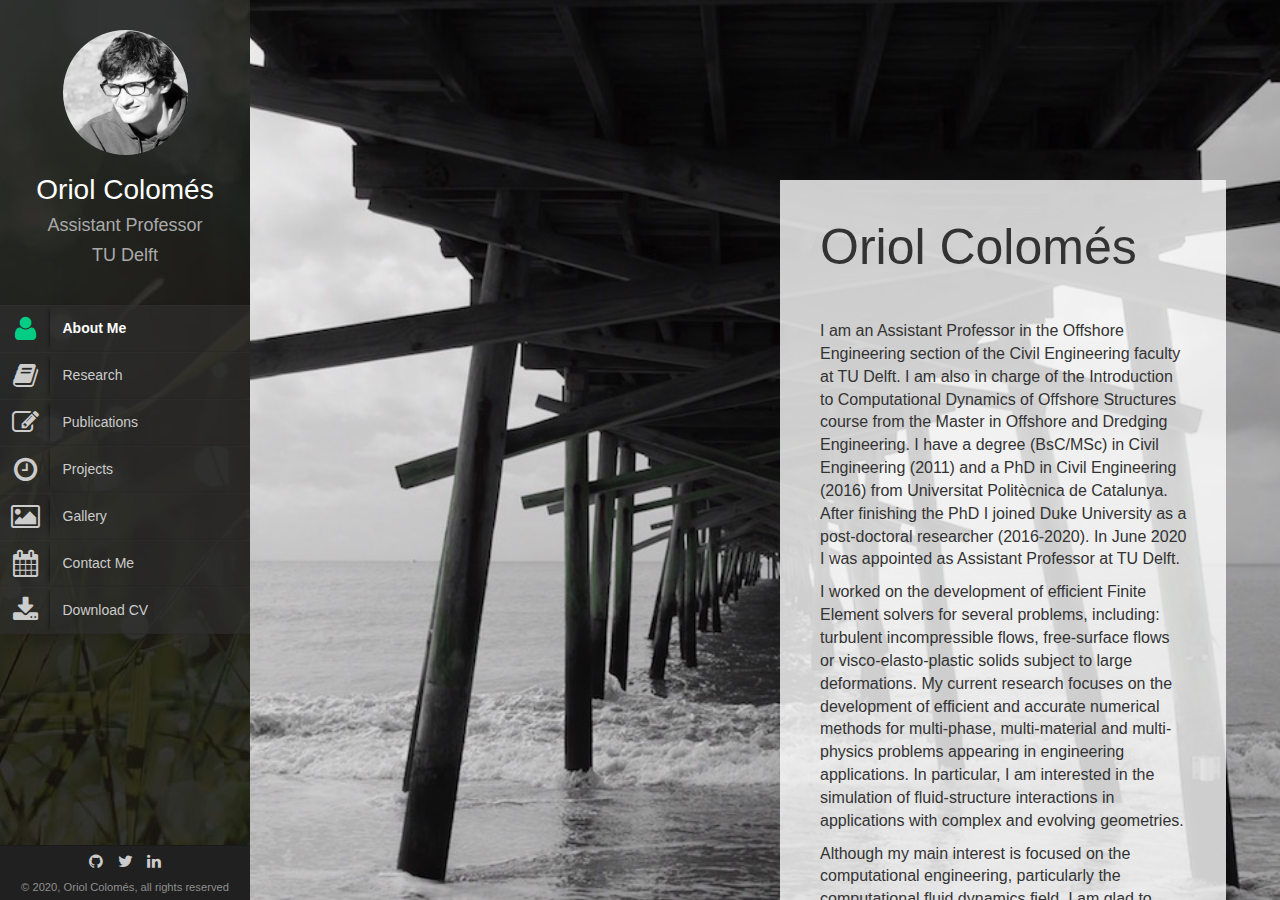
==== web/index.html @ af16c2cd "first commit" ====
<!DOCTYPE html>
<html lang="en">
<head>
  <title>Oriol Colom&eacutes personal page</title>
  <meta http-equiv="Content-Type" content="text/html; charset=UTF-8">
  <meta name="Oriol Colomes" content="oriolcolomes.com">
  <meta name="viewport" content="width=device-width, initial-scale=1, maximum-scale=1">
  <meta name="description" content="Personal website of Oriol Colomes" />
  <meta name="keywords" content="oriol colomes, colomes, ocolomes, assistant professor, offshore engineering, TU Delft" />
  
  <link rel="shortcut icon" href="../favicon.ico">
  
  <!--CSS styles-->
  <link rel="stylesheet" href="css/bootstrap.css">
  <link rel="stylesheet" href="css/font-awesome.min.css">  
  <link rel="stylesheet" href="css/perfect-scrollbar-0.4.5.min.css">
  <link rel="stylesheet" href="css/magnific-popup.css">
  <link rel="stylesheet" href="css/style.css">
  <link id="theme-style" rel="stylesheet" href="css/styles/default.css">
  
  
  <!--/CSS styles-->
  <!--Javascript files-->
  <script type="text/javascript" src="js/jquery-1.11.3.min.js"></script>
  <script type="text/javascript" src="js/TweenMax.min.js"></script>
  <script type="text/javascript" src="js/jquery.touchSwipe.min.js"></script>
  <script type="text/javascript" src="js/jquery.carouFredSel-6.2.1-packed.js"></script>
  <script type="text/javascript" src="js/modernizr.custom.63321.js"></script>
  <script type="text/javascript" src="js/jquery.dropdownit.js"></script>
  <script type="text/javascript" src="js/ScrollToPlugin.min.js"></script>
  <script type="text/javascript" src="js/bootstrap.min.js"></script>
  <script type="text/javascript" src="js/jquery.mixitup.min.js"></script>
  <script type="text/javascript" src="js/masonry.min.js"></script>
  <script type="text/javascript" src="js/perfect-scrollbar-0.4.5.with-mousewheel.min.js"></script>
  <script type="text/javascript" src="js/jquery.nicescroll.min.js"></script>
  <script type="text/javascript" src="js/magnific-popup.js"></script>
  <script type="text/javascript" src="js/custom.js"></script>
  <script>(function(i,s,o,g,r,a,m){i['GoogleAnalyticsObject']=r;i[r]=i[r]||function(){
    (i[r].q=i[r].q||[]).push(arguments)},i[r].l=1*new Date();a=s.createElement(o),
    m=s.getElementsByTagName(o)[0];a.async=1;a.src=g;m.parentNode.insertBefore(a,m)
  })(window,document,'script','https://www.google-analytics.com/analytics.js','ga');
  ga('create', 'UA-82082277-1', 'auto');
  ga('send', 'pageview');
</script>
<!--/Javascript files-->

</head>
<body>
  
  <div id="wrapper">
    <a href="#sidebar" class="mobilemenu"><i class="fa fa-reorder"></i></a>
    
    <div id="sidebar">
      <div id="sidebar-wrapper">
        <div id="sidebar-inner">

          <!-- Profile/logo section-->
          <div id="profile" class="clearfix">
            <div class="portrate hidden-xs"></div>
            <div class="title">
              <h2>Oriol Colom&eacutes</h2>
              <h3>Assistant Professor</h3>
              <h3>TU Delft</h3>
            </div>   
          </div>
          <!-- /Profile/logo section-->
          
          <!-- Main navigation-->
          <div id="main-nav">
            <ul id="navigation">
              <li class="currentmenu">
                <a href="index.html">
                  <i class="fa fa-user"></i>
                  <div class="text">About Me</div>
                </a>
              </li>  
              <li>
                <a href="research.html">
                  <i class="fa fa-book"></i>
                  <div class="text">Research</div>
                </a>
              </li>               
              <li>
                <a href="publication.html">
                  <i class="fa fa-edit"></i>
                  <div class="text">Publications</div>
                </a>
              </li>               
              <li>
                <a href="projects.html">
                  <i class="fa fa-clock-o"></i>
                  <div class="text">Projects</div>
                </a>
              </li>              
              <li>
                <a href="gallery.html">
                  <i class="fa fa-picture-o"></i>
                  <div class="text">Gallery</div>
                </a>
              </li>
              <li>
                <a href="contact.html">
                  <i class="fa fa-calendar"></i>
                  <div class="text">Contact Me</div>
                </a>
              </li>              
              <li class="external">
                <a href="CV_Oriol_Colomes.pdf">
                  <i class="fa fa-download"></i>
                  <div class="text">Download CV</div>
                </a>
              </li>
            </ul>
          </div>
          <!-- /Main navigation-->

          <!-- Sidebar footer -->
          <div id="sidebar-footer">
            <div class="social-icons">
              <ul>
                <li><a href="https://github.com/oriolcg"><i class="fa fa-github"></i></a></li>
                <li><a href="https://twitter.com/OriolCG"><i class="fa fa-twitter"></i></a></li>
                <li><a href="https://www.linkedin.com/in/oriolcolomes"><i class="fa fa-linkedin"></i></a></li>
              </ul>
            </div>
            <div id="copyright">&copy 2020, Oriol Colom&eacutes, all rights reserved</div>            
          </div>
          <!-- /Sidebar footer -->
        </div>
      </div>
    </div>
    
    <div id="main">
      
      <div id="biography" class="page home" data-pos="home">

        <div class="pageheader">
          <div class="headercontent">
            <div class="section-container">
              <div class="row">
                <div class="clearfix visible-sm visible-xs"></div>
                <div class="col-sm-6 col-sm-offset-6 col-md-7 col-md-offset-6">
                  <div class="white">
                    <h3 class="title">Oriol Colom&eacutes</h3>
                    <p>I am an Assistant Professor in the Offshore Engineering section of the Civil Engineering faculty at TU Delft. I am also in charge of the Introduction to Computational Dynamics of Offshore Structures course from the Master in Offshore and Dredging Engineering. I have a degree (BsC/MSc) in Civil Engineering (2011) and a PhD in Civil Engineering (2016) from Universitat Politècnica de Catalunya. After finishing the PhD I joined Duke University as a post-doctoral researcher (2016-2020). In June 2020 I was appointed as Assistant Professor at TU Delft.</p>
                    <p>I worked on the development of efficient Finite Element solvers for several problems, including: turbulent incompressible flows, free-surface flows or visco-elasto-plastic solids subject to large deformations. My current research focuses on the development of efficient and accurate numerical methods for multi-phase, multi-material and multi-physics problems appearing in engineering applications. In particular, I am interested in the simulation of fluid-structure interactions in applications with complex and evolving geometries.</p>   
                    <p>Although my main interest is focused on the computational engineering, particularly the computational fluid dynamics field, I am glad to recognize that structural engineering also fascinates me.</p>
                  </div>
                </div>  
              </div>
            </div>        
          </div>
        </div>
        
        <div class="pagecontents">          
          <div class="section color-1">
            <div class="section-container">
              <div class="row">
                <div class="col-md-5 col-md-offset-1">
                  <div class="title text-center">
                    <h3>Academic Positions</h3>
                  </div>
                  <ul class="ul-dates">
                    <li>
                      <div class="dates">
                        <span>Present</span>
                        <span>2020</span>
                      </div>
                      <div class="content">
                        <h4>Assistant Professor</h4>
                        <p><em>TU Delft</em>, Civil Engineering and Geosciences</p>
                      </div>
                    </li>
                    <li>
                      <div class="dates">
                        <span>2020</span>
                        <span>2016</span>
                      </div>
                      <div class="content">
                        <h4>Postdoctoral Associate</h4>
                        <p><em>Duke University</em>, Pratt School of Engineering</p>
                      </div>
                    </li>
                    <li>
                      <div class="dates">
                        <!--<span>2015</span>-->
                        <span>2015</span>
                      </div>
                      <div class="content">
                        <h4>Teaching Assistant</h4>
                        <p><em>Universitat Politècnica de Catalunya</em>, Escola d'Enginyeria de Telecomunicació i Aeroespacial de Castelldefels</p>
                      </div>
                    </li>
                    <!--
                      <li>
                        <div class="dates">
                          <span>Present</span>
                          <span>2005</span>
                        </div>
                        <div class="content">
                          <h4>General Atlantic Professor</h4>
                          <p><em>Stanford University</em>, Graduate School of Business</p>
                        </div>
                      </li>
                      <li>
                        <div class="dates">
                          <span>2005</span>
                          <span>2004</span>
                        </div>
                        <div class="content">
                          <h4>Full Professor</h4>
                          <p><em>Stanford University</em>, Graduate School of Business</p>
                        </div>
                      </li>
                      <li>
                        <div class="dates">
                          <span>2004</span>
                          <span>2001</span>
                        </div>
                        <div class="content">
                          <h4>Assistant Professor</h4>
                          <p><em>UCLA</em>, Anderson Graduate School of Management</p>
                        </div>
                      </li>
                      <li>
                        <div class="dates">
                          <span>2001</span>
                          <span>1999</span>
                        </div>
                        <div class="content">
                          <h4>Visiting Assistant Professor</h4>
                          <p><em>Columbia University</em>, Graduate School of Business</p>
                        </div>
                      </li>
                    -->
                  </ul>
                </div>
                <div class="col-md-5">
                  <div class="title text-center">
                    <h3>Education & Training</h3>
                  </div>
                  <ul class="ul-card">
                    <li>
                      <div class="dy">
                        <span class="degree">Ph.D.</span>
                        <span class="year">2016</span>
                      </div>
                      <div class="description">
                        <p class="waht">Ph.D. in Civil Engineering</p>
                        <p class="where">Universitat Politècnica de Catalunya</p>
                      </div>
                    </li>
                    <li>
                      <div class="dy">
                        <span class="degree">Postgraduate course</span><span class="year">2016</span>
                      </div>
                      <div class="description">
                        <p class="waht">Innovation management</p>
                        <p class="where">Universitat Oberta de Catalunya</p>
                      </div>
                    </li>
                    <li>
                      <div class="dy">
                        <span class="degree">M.S.</span><span class="year">2011</span>
                      </div>
                      <div class="description">
                        <p class="waht">Civil Engineering</p>
                        <p class="where">Universitat Politècnica de Catalunya</p>
                      </div>
                    </li>
                    <!--
                      <li>
                        <div class="dy">
                          <span class="degree">Ph.D.</span>
                          <span class="year">1995</span>
                        </div>
                        <div class="description">
                          <p class="waht">Ph.D. in Marketing</p>
                          <p class="where">Stanford University Graduate School of Business</p>
                        </div>
                      </li>
                      <li>
                        <div class="dy">
                          <span class="degree">M.B.A.</span><span class="year">1993</span>
                        </div>
                        <div class="description">
                          <p class="waht">Master of Business Administration</p>
                          <p class="where">Boston University</p>
                        </div>
                      </li>
                      <li>
                        <div class="dy">
                          <span class="degree">B.A.</span><span class="year">1989</span>
                        </div>
                        <div class="description">
                          <p class="waht">Bachelor of Arts in Psychology</p>
                          <p class="where">University of California, Berkeley</p>
                        </div>
                      </li>
                    -->
                  </ul>
                  
                </div>    
              </div>    
            </div> 
          </div>
          
          <div class="section fixedbg parallax">
            <div class="section-container">
              <div class="row">
                <div class="col-md-6 col-md-offset-3">
                  <h2 class="heading">"Science is what we have learned about to keep from fooling ourselves"</h2>
                  <h3 class="color-5" align="right">Richard Feyman</h3>
                </div>
              </div>
            </div>
          </div>

          <div class="section color-2">
            <div class="section-container">
              <div class="row">
                <div class="col-md-10 col-md-offset-1">
                  <div class="title text-center">
                    <h3><i class="fa fa-twitter"></i></h3>
                  </div>
                  <div class="col-md-6 col-md-offset-3">
                    <a class="twitter-timeline" data-height="2000" data-theme="dark" href="https://twitter.com/OriolCG?ref_src=twsrc%5Etfw">Tweets by OriolCG</a> 
                    <script async src="https://platform.twitter.com/widgets.js" charset="utf-8"></script>
                  </div>
                </div>
              </div>
            </div>
          </div>


          <!--
          <div class="section color-2">
            <div class="section-container">
              <div class="row">
                <div class="col-md-10 col-md-offset-1">
                  <div class="title text-center">
                    <h3>Honors, Awards and Grants</h3>
                  </div>
                  <ul class="timeline">
                    
                    <li class="open">
                      <div class="date">2013-2016</div>
                      <div class="circle"></div>
                      <div class="data">
                        <div class="subject">FI-DGR fellowship</div>
                        <div class="text row">
                          <div class="col-md-10">
                            Undergratuate fellowship given by the Catalan Goverment.
                          </div>
                        </div>
                      </div>
                    </li>
                  -->
                    <!--
                      <li class="open">
                        <div class="date">SCP 2014</div>
                        <div class="circle"></div>
                        <div class="data">
                          <div class="subject">Distinguished Scientific Achievement Award</div>
                          <div class="text row">
                            <div class="col-md-2">
                              <img alt="image" class="thumbnail img-responsive" src="img/personal/awards100x100.png" >
                            </div>
                            <div class="col-md-10">
                              Lorem ipsum dolor sit amet, consectetur adipiscing elit. Sed egestas dapibus lectus non dignissim. Pellentesque auctor ornare urna, volutpat condimentum quam porttitor at. Vestibulum tincidunt diam in eros aliquam luctus. Donec sagittis a purus a porttitor. Sed non feugiat enim. Donec eget metus erat. Vivamus sed consequat orci. Aenean commodo lectus sed purus auctor ullamcorper.
                            </div>
                          </div>
                        </div>
                      </li>
                      <li>
                        <div class="date">2012-2013</div>
                        <div class="circle"></div>
                        <div class="data">
                          <div class="subject">Ormond Family Faculty Fellow</div>
                          <div class="text row">
                            <div class="col-md-2">
                              <img alt="image" class="thumbnail img-responsive" src="img/personal/awards100x100.png" >
                            </div>
                            <div class="col-md-10">
                              Lorem ipsum dolor sit amet, consectetur adipiscing elit. Sed egestas dapibus lectus non dignissim. Pellentesque auctor ornare urna, volutpat condimentum quam porttitor at. Vestibulum tincidunt diam in eros aliquam luctus. Donec sagittis a purus a porttitor. Sed non feugiat enim. Donec eget metus erat. Vivamus sed consequat orci. Aenean commodo lectus sed purus auctor ullamcorper.
                            </div>
                          </div>
                        </div>
                      </li>
                      <li>
                        <div class="date">June 2011</div>
                        <div class="circle"></div>
                        <div class="data">
                          <div class="subject">Nautilus Silver Award for Dragonfly Effect</div>
                          <div class="text row">
                            <div class="col-md-2">
                              <img alt="image" class="thumbnail img-responsive" src="img/personal/awards100x100.png" >
                            </div>
                            <div class="col-md-10">
                              Lorem ipsum dolor sit amet, consectetur adipiscing elit. Sed egestas dapibus lectus non dignissim. Pellentesque auctor ornare urna, volutpat condimentum quam porttitor at. Vestibulum tincidunt diam in eros aliquam luctus. Donec sagittis a purus a porttitor. Sed non feugiat enim. Donec eget metus erat. Vivamus sed consequat orci. Aenean commodo lectus sed purus auctor ullamcorper.
                            </div>
                          </div>
                        </div>
                      </li>
                      <li>
                        <div class="date">2000 - 2003</div>
                        <div class="circle"></div>
                        <div class="data">
                          <div class="subject">Hong Kong Science International Research Grant</div>
                          <div class="text row">
                            <div class="col-md-2">
                              <img alt="image" class="thumbnail img-responsive" src="img/personal/awards100x100.png" >
                            </div>
                            <div class="col-md-10">
                              Lorem ipsum dolor sit amet, consectetur adipiscing elit. Sed egestas dapibus lectus non dignissim. Pellentesque auctor ornare urna, volutpat condimentum quam porttitor at. Vestibulum tincidunt diam in eros aliquam luctus. Donec sagittis a purus a porttitor. Sed non feugiat enim. Donec eget metus erat. Vivamus sed consequat orci. Aenean commodo lectus sed purus auctor ullamcorper.
                            </div>
                          </div>
                        </div>
                      </li>
                      <li>
                        <div class="date">1999</div>
                        <div class="circle"></div>
                        <div class="data">
                          <div class="subject">Citibank Best Teacher Award (school-wide award, UCLA)</div>
                          <div class="text row">
                            <div class="col-md-2">
                              <img alt="image" class="thumbnail img-responsive" src="img/personal/awards100x100.png" >
                            </div>
                            <div class="col-md-10">
                              Lorem ipsum dolor sit amet, consectetur adipiscing elit. Sed egestas dapibus lectus non dignissim. Pellentesque auctor ornare urna, volutpat condimentum quam porttitor at. Vestibulum tincidunt diam in eros aliquam luctus. Donec sagittis a purus a porttitor. Sed non feugiat enim. Donec eget metus erat. Vivamus sed consequat orci. Aenean commodo lectus sed purus auctor ullamcorper.
                            </div>
                          </div>
                        </div>
                      </li>
                    -->
                    <!--
                  </ul>
                </div>
              </div>
            </div>
          </div>   
        -->                         
        </div>
      </div>
      
    </div>
  </div>
</body>
</html>
---- web/css/style.css ----
/* General styles
 **************************************************/
@font-face {
	font-family: 'Lato';
	font-style: normal;
	font-weight: 300;
	src: local('Lato Light'), local('Lato-Light'), url(http://themes.googleusercontent.com/static/fonts/lato/v6/KT3KS9Aol4WfR6Vas8kNcg.woff) format('woff');
}

@font-face {
	font-family: 'Lato';
	font-style: normal;
	font-weight: 400;
	src: local('Lato Regular'), local('Lato-Regular'), url(http://themes.googleusercontent.com/static/fonts/lato/v6/9k-RPmcnxYEPm8CNFsH2gg.woff) format('woff');
}

@font-face {
	font-family: 'Lato';
	font-style: normal;
	font-weight: 900;
	src: local('Lato Black'), local('Lato-Black'), url(http://themes.googleusercontent.com/static/fonts/lato/v6/BVtM30trf7q_jfqYeHfjtA.woff) format('woff');
}

@font-face {
	font-family: 'Lato';
	font-style: italic;
	font-weight: 400;
	src: local('Lato Italic'), local('Lato-Italic'), url(http://themes.googleusercontent.com/static/fonts/lato/v6/oUan5VrEkpzIazlUe5ieaA.woff) format('woff');
}

body {
	font-size: 16px;
	font-family: 'Lato', sans-serif;
	font-weight: 400;
	background: #4D4D4D;
}

a,a:hover,a:focus {
	text-decoration: none;
	outline: 0;
}

h1,h2,h3,h4,h5,h6,.h1,.h2,.h3,.h4,.h5,.h6 {
	font-family: "Lato", Helvetica, Arial, sans-serif;
	font-weight: 300;
}
/* mobile menu
 **************************************************/
.mobilemenu {
	position: fixed;
	top: 5px;
	left: 5px;
	right: 0;
	z-index: 1002;
	font-size: 30px;
	padding: 2px 10px;
	background: #2b2b2b;
	display: block;
	width: 50px;
	height: 50px;
	color: #fff;
	display: none;
	text-align: center;
}

.mobilemenu:hover,.mobilemenu:focus {
	color: #fff;
}


/* layout
 **************************************************/
#sidebar{
	position: fixed;
	width:250px;
	background: #2b2b2b;
	top: 0;
	left: 0;
	bottom: 0;
	background-image: url(../img/sidebg-1.jpg);
	background-repeat: no-repeat;
	background-size: cover;
	background-position: center center;
}

#sidebar:before{
	content:'';
	position:absolute;
	top:0;
	left:0;
	bottom:0;
	right:0;
	background-color: #000;
	opacity: 0.8;
}

#sidebar-wrapper{
	position: relative;
	height: 100%;
	width: 100%;
	overflow-y: auto;
	-webkit-overflow-scrolling: touch;
}

#sidebar-inner{
  position: relative;
  min-height: 100%;
}

#main-nav {
	position: relative;
	text-align: left;
	width: 100%;
	padding-bottom: 0;

}

#main {
	position: absolute;
	left: 250px;
	right: 0;
	top: 0;
	bottom: 0;
	background: #fefefe;
	overflow: hidden;
	-webkit-overflow-scrolling: touch;
}

.page {
	overflow: auto;
	position: absolute;
	top: 0;
	left: 0px;
	bottom: 0;
	width: 100%;
	background-color: #f7f7f7;
	-webkit-overflow-scrolling: touch;
}

.home {
	left: 0px;
	z-index: 0;
	width: 100%;
}

#overlay {
	position: absolute;
	top: 0;
	left: 0px;
	bottom: 0;
	right: 0px;
	background-color: #000;
	-ms-filter: "progid:DXImageTransform.Microsoft.Alpha(Opacity=25)";
	filter: alpha(opacity=25);
	opacity: 0.25;
	display: none;
	z-index: 300;
	cursor: crosshair;
	cursor: url(../img/pointer.png), auto;
}

#runner {
	position: absolute;
	width: 30px;
	height: 20px;
	color: #fff;
	font-size: 20px;
	z-index: 2000;
}

.currentpage {
	-webkit-box-shadow: -2px 0 4px -2px rgba(0,0,0,.25);
	box-shadow: -2px 0 4px -2px rgba(0,0,0,.25);
}


/* sidebar
 **************************************************/
#nav-container {
	position: relative;
	padding-bottom: 75px;
	bottom: 0;
	height: 100%;
}

#profile {
	text-align: center;
	padding: 30px 10px;
	position: relative;
}

#profile .portrate {
	background-image: url("../img/personal/personal-image.jpg");
	width: 125px;
	margin: 0 auto;
	height: 125px;
	border-radius: 50%;

	-webkit-background-size: cover;
	-moz-background-size: cover;
	background-size: cover;
}

#profile .title h2 {
	font-size: 28px;
	font-weight: 300;
	color: #fff;
	margin: 20px 0 10px 0;
}

#profile .title h3 {
	font-size: 18px;
	font-weight: 300;
	color: #aaa;
	margin: 0px 0 10px 0;
}

ul#navigation {
	padding: 0;
	margin: 0;
}

ul#navigation > li {
	display: block;
	float: none;
	clear: both;
	background: #303030;
	border-top: 1px solid #373737;
	border-bottom: 1px solid #2B2B2B;
	cursor: pointer;
	background-color: rgba(48, 48, 48, 0.6) !important;
	border-top: 1px solid rgba(55, 55, 55, 0.4) !important;
 	border-bottom: 1px solid rgba(43, 43, 43, 0.4) !important;
}

ul#navigation > li > a {
	color: #ccc;
	font-size: 14px;
}

ul#navigation li:hover,ul#navigation li:focus {
	background-color: rgba(54, 54, 54, 0.1) !important;
}

ul#navigation li:hover a,ul#navigation li:focus a {
	color: #f7f7f7;
}

ul#navigation .currentmenu {
	font-weight: bold;
}

ul#navigation li.currentmenu a {
	color: #fff;
}

/*ul#navigation li.external:hover .fa, ul#navigation li.currentmenu .fa{
	color: #03cc85;
}*/

ul#navigation li.currentmenu {
	background: #363636;
	border-top: 1px solid #3d3d3d;
	border-bottom: 1px solid #252525;
}


ul#navigation li .text {
	padding-left: 5%;
	margin-left: 50px;
	line-height: 45px;

	-webkit-box-shadow: -3px 0 5px -4px #000;
	box-shadow: -3px 0 5px -4px #000;
}

ul#navigation li .fa {
	float: left;
	line-height: 45px;
	width: 50px;
	text-align: center;
	font-size: 27px;
}

#sidebar-footer{
	position: absolute;
	bottom: 0;
	left: 0;
	width: 100%;
	background: #202020;
	border-top: 1px solid #1A1A1A;
	text-align: center;
  	overflow: hidden;
}

.social-icons ul {
	padding: 0 20px;
	margin: 0;
	list-style: none;
	text-align: center;
}

.social-icons li {
	/* float: left; */
	/* width: 33%; */
	padding: 5px;
	text-align: center;
	display: inline-block;
}

.social-icons a {
	color: #ccc;
}

.social-icons a:hover,.social-icons a:focus {
	color: #fff;
}

.social-icons i {
	font-size: 16px;
}

#copyright{
	text-align:center;
	font-size:0.7em;
	color: #8E8E8E;
	margin-bottom: 5px;
}
/* page specifics
 **************************************************/
.page-container {
	position: relative;
}

.pageheader {
	background: #f3f3f3;
	position: relative;
	padding: 60px 0 45px 0;
}

.headercontent .title {
	font-size: 50px;
	margin-bottom: 25px;
	border-bottom: 1px solid #ccc;
	padding: 0 0 20px 0;
}
.headercontent .title.noborder{
	border:none;
}
.headercontent .subtitle {
	border-bottom: 1px solid #ccc;
	margin: 0 0 10px 0;
	padding: 5px 0;
}

.headercontent .subtitle h3 {
	margin: 0;
	padding: 0;
}

.page .section{
	padding: 70px 0;
	position: relative;
}

.section-container {
	padding: 0 10%;
}

.section-container .white {
    position: relative; z-index: 1;
    top: 0; left: 0; width: 120%; height: 100%;
    padding: 20px 40px 20px 40px;
    background: RGB(255,255,255);
    background: RGBa(255,255,255,0.8); 
}

.color-1 {
	background: #fcfcfc;
}

.color-2 {
	background: #f7f7f7;
}

.color-3 {
	background: #2c2c2d;
	color: #fff;
}

.color-4 {
	background: #000;
}

.color-5 {
	color: #fff;
}

.section .title {
	border-bottom: 1px solid #ccc;
	margin: 0 0 30px 0;
	padding: 20px 0;
}

.section .title h3 {
	padding: 0;
	margin: 0;
	font-size: 26px;
}


.biothumb{position: relative;}
.biothumb .overlay{
	position: absolute;
	width: 100%;
	color:#fff;
	bottom: 0;
	background-color: black;
	background-color: rgba(0,0,0,0.5);
	padding:25px;
}

.biothumb .overlay h1{
	font-size: 45px;
}

.fixedbg{
	padding: 70px 0;
    position: relative;
    margin: 0;
	background-position: center;
    background-repeat: no-repeat;
    background-size: cover !important;
}

.fixedbg.parallax{
    background-attachment: fixed !important;
}

.fixedbg .heading{
	font-size: 28px;
    color: #ffffff;
    line-height: 1.2;
    text-align: center;
    font-weight: 700;
    font-style: normal;
}

/*************************************************
 *  uls
 **************************************************/
.ul-bolded li {
	font-weight: bold;
}

.ul-boxed li {
	padding: 7px;
	background-color: #FdFdFd;
	margin-bottom: 10px;
	-webkit-box-shadow: 0px 3px 3px -3px #ccc;
	box-shadow: 0px 3px 3px -3px #ccc;
	border-radius: 2px;
	border-left: 5px solid;
}

/* ul-card
 **************************************************/
ul.ul-card {
	padding: 0;
	margin: 0;
	list-style: none;
}

ul.ul-card li {
	position: relative;
	padding: 50px 15px 20px 15px;
	background-color: #fff;
	margin-bottom: 15px;
	-webkit-box-shadow: 0px 3px 3px -3px #ccc;
	box-shadow: 0px 3px 3px -3px #ccc;
	border-radius: 3px;
	margin-left: 10px;
	color: #333;
}

ul.ul-card li .dy {
	position: absolute;
	top: 10px;
	left: -10px;
	border-radius: 0px;
	padding: 0;
	color: white;
}

ul.ul-card li .dy span {
	padding: 7px 10px;
	line-height: 30px;
	margin: 0;
}

/*ul.ul-card li .dy .degree {
	background-color: #03bb7a;
}*/

ul.ul-card li .dy .year {
	/*background-color: #03cc85;*/
	-webkit-box-shadow: -3px 0px 7px -3px rgba(68, 68, 68, 0.5);
	box-shadow: -3px 0px 7px -3px rgba(68, 68, 68, 0.5);
	margin-left: -3px !important;
}

ul.ul-card li .description p {
	font-size: 16px;
	margin: 0;
}

ul.ul-card li .description p.where {
	font-weight: 300;
	font-size: 14px;
}

/* ul-dates
 **************************************************/
ul.ul-dates,ul.ul-dates-gray {
	margin: 0;
	padding: 0;
	list-style: none;
}

ul.ul-dates li,ul.ul-dates-gray li {
	margin-bottom: 15px; /*margin-left:  20px;
	*/
}

ul.ul-dates div.dates,ul.ul-dates-gray div.dates {
	float: left;
	width: 75px;
}

ul.ul-dates div.dates span,ul.ul-dates-gray div.dates span {
	/*background-color: #03cc85;*/
	padding: 6px;
	display: block;
	text-align: center;
	color: #fff;
	position: relative;
}

ul.ul-dates-gray div.dates span {
	background-color: #BBBBBB !important;
}

/*ul.ul-dates div.dates span:last-child {
	background-color: #03bb7a;
}*/

ul.ul-dates-gray div.dates span:last-child {
	background-color: #979797 !important;
}

ul.ul-dates-gray div.dates span:first-child,
ul.ul-dates div.dates span:first-child {
	-webkit-box-shadow: 0px 2px 6px -3px rgba(68, 68, 68, 0.5);
	box-shadow: 0px 2px 6px -3px rgba(68, 68, 68, 0.5);
	z-index: 3;
	position: relative;
}

ul.ul-dates div.content,ul.ul-dates-gray div.content {
	margin-left: 90px;
	min-height: 70px;
	padding-top: 10px;
}

ul.ul-dates div.content h4,ul.ul-dates-gray div.content h4 {
	font-weight: 400;
	font-size: 16px;
	margin-top: 0;
}

ul.ul-dates div.content p,ul.ul-dates-gray div.content p {
	font-size: 13px;
}



/* ul-timeline
 **************************************************/
ul.timeline {
	border-left: 8px solid #FFF;
	list-style: none;
	padding: 1px 0;
	margin-left: 100px;
}

ul.timeline li .date {
	float: left;
	padding: 10px 15px 10px 10px;
	margin-top: 10px;
	margin-left: -115px;
	font-size: 15px;
	width: 110px;
	text-align: center;
	/*background: #03cc85;*/
	color: #fff;
}

/*ul.timeline li.open .data {
	background: #03bb7a;
}*/

ul.timeline li .circle {
	float: left;
	margin: 20px 0;
	margin-left: -14px;
	width: 20px;
	height: 20px;
	border: 4px solid #FFFFFF;
	border-radius: 10px;
	background-color: #d5d5d5;
}

ul.timeline li.open .circle {
	/*background-color: #03bb7a;*/
	-webkit-box-shadow: 0px 2px 6px -3px rgba(68, 68, 68, 0.5);
	box-shadow: 0px 2px 6px -3px rgba(68, 68, 68, 0.5);
}

ul.timeline li .data {
	background: #fdfdfd;
	margin: 10px 0px 10px 20px;
	border-left: 10px solid;
	padding: 18px 20px;
	font-size: 16px;

	-webkit-box-shadow: 0px 3px 3px -3px #ccc;
	box-shadow: 0px 3px 3px -3px #ccc;
	border-radius: 3px;
}

ul.timeline li.open .data {
	/*border-color: #03bb7a;*/
	background: #fff;
}

ul.timeline li .data .subject {
	cursor: pointer;
	color: #777;
	font-size: 18px;
}

ul.timeline li .data .text {
	display: none;
	margin-top: 15px;
	font-size: 14px;
}

/* ul-withdetails
 **************************************************/
.ul-withdetails {
	list-style: none;
	padding: 0;
}

.ul-withdetails li {
	background-color: #FdFdFd;
	margin-bottom: 15px;

	-webkit-box-shadow: 0px 3px 3px -3px #ccc;
	box-shadow: 0px 3px 3px -3px #ccc;
	border-radius: 3px;
}

.ul-withdetails li .image {
	position: relative;
	overflow: hidden;
}

.ul-withdetails li .imageoverlay {
	position: absolute;
	top: 0;
	left: -100%;
	width: 100%;
	height: 100%;
	/*background: #03cc85;*/
	cursor: pointer;
	-ms-filter: "progid:DXImageTransform.Microsoft.Alpha(Opacity=70)";
	filter: alpha(opacity=70);
	opacity: 0.7;

	-webkit-transition: all 0.3s ease-out;
	   -moz-transition: all 0.3s ease-out;
	    -ms-transition: all 0.3s ease-out;
	     -o-transition: all 0.3s ease-out;
	        transition: all 0.3s ease-out;
}

.ul-withdetails li .imageoverlay i {
	color: #fff;
	position: absolute;
	top: 40%;
	left: 45%;
	font-size: 30px;
}

.ul-withdetails li .meta {
	overflow: hidden;
	padding:  10px;
	cursor: pointer;
}

.ul-withdetails li .details {
	display: none;
	padding: 20px;
	background: #fff;

	-webkit-box-shadow: inset 0px 3px 5px -3px #ccc;
	box-shadow: inset 0px 3px 5px -3px #ccc;
}

/*************************************************
 * lab partnerts
 **************************************************/
#labp-heads-wrap {
	/*background-color: #03bb7a;*/
	position: relative;
	height: 180px; 
}

#labp-heads-wrap:after {
	top: 100%;
	border: solid transparent;
	content: " ";
	height: 0;
	width: 0;
	position: absolute;
	pointer-events: none;
	border-color: rgba(247, 103, 103, 0);
	/*border-top-color: #03bb7a;*/
	border-width: 15px;
	left: 50%;
	margin-left: -15px;
}

#lab-carousel {
	width: 100%;
	height: 200px;
	position: absolute;
	top: 0;
	left: 0;
}

#lab-carousel div {
	float: left;
	width: 100px;
	height: 100px;
}

#lab-carousel img {
	border: none;
	position: relative;

	-webkit-box-shadow: 0 0 10px #000;
	box-shadow: 0 0 10px #000;
}

.caroufredsel_wrapper {
	margin-top: -10px !important;
	padding-top: 20px !important;
	padding-bottom: 20px !important;
}

#labp-heads-wrap #next,#labp-heads-wrap #prev {
	position: absolute;
	top: 0;
	height: 100%;
	line-height: 180px;
	padding: 0 10px;
	color: #f7f7f7;
	font-size: 30px;
	z-index: 4;
}

#labp-heads-wrap #next {
	right: 0;
}

#labp-heads-wrap #prev {
	left: 0;
}

#labp-heads-wrap #prev.disabled,#labp-heads-wrap #next.disabled {
	color: #ccc;
	cursor: default;
}

#lab-details {
	background-color: #fff;
	padding: 20px;
	padding-top: 40px;
	text-align: center;
	min-height: 150px;

	-webkit-box-shadow: 0px 3px 3px -3px #ccc;
	box-shadow: 0px 3px 3px -3px #ccc;
	border-radius: 2px;
}

#lab-details div {
	display: none;
}

#lab-details h3 {
	margin-top: 0;
}

/* filter dropdowns
 **************************************************/
#filters,.filters,#pub-grid {
	padding: 20px 0 30px 0 !important;
}

#filters h3,.filters h3,div#sort {
	margin-top: 30px;
}

#sort span {
	line-height: 30px;
}

.stuck {
	position: fixed !important;
	z-index: 1001;
	top: 0;
	right: 0;

	-webkit-box-shadow: 0px 2px 4px 0px #cecece;
	box-shadow: 0px 2px 4px 0px #cecece;
}

.cd-dropdown,.cd-select {
	position: relative;
	margin: 20px auto;
	display: block;
}

.cd-dropdown > span {
	width: 100%;
	height: 40px;
	line-height: 40px;
	color: #999;
	font-weight: 700;
	font-size: 16px;
	background: #fff;
	display: block;
	padding: 0 10px 0 30px;
	position: relative;
	cursor: pointer;
}

.cd-dropdown > span:after {
	content: '';
	position: absolute;
	right: 0px;
	top: 0px;
	width: 50px;
	text-align: center;
	font-size: 12px;
	padding: 8px;
	height: 70%;
	line-height: 24px;
}

.cd-dropdown.cd-active > span:after {
	content: '';
}

.cd-dropdown ul {
	list-style-type: none;
	margin: 0;
	padding: 0;
	display: block;
	position: relative;
}

.cd-dropdown > span,.cd-dropdown ul li:nth-last-child(-n+3) span {
	-webkit-box-shadow: 0 1px 1px rgba(0,0,0,0.1);
	box-shadow: 0 1px 1px rgba(0,0,0,0.1);
}

.cd-dropdown ul {
	position: absolute;
	top: 0px;
	width: 100%;
}

.cd-dropdown ul li {
	position: absolute;
	width: 100%;
}

/*.cd-active.cd-dropdown > span {
	color: #03cc85;
}*/

.cd-active.cd-dropdown > span,.cd-active.cd-dropdown ul li span {
	-webkit-box-shadow: 0 1px 1px rgba(0,0,0,0.1);
	box-shadow: 0 1px 1px rgba(0,0,0,0.1);
}

.cd-active.cd-dropdown ul li span {
	-webkit-transition: all 0.2s linear 0s;
	-moz-transition: all 0.2s linear 0s;
	-o-transition: all 0.2s linear 0s;
	-ms-transition: all 0.2s linear 0s;
	transition: all 0.2s linear 0s;
}

.cd-active.cd-dropdown ul li span:hover {
	/*background: #03cc85;*/
	color: #fff;
}

.cd-dropdown ul li span {
	width: 100%;
	background: #fafafa;
	line-height: 40px;
	padding: 0 10px 0 30px;
	display: block;
	color: #bcbcbc;
	cursor: pointer;
	font-weight: 700;
}

/* home
 **************************************************/
 .home .pageheader{
	background-image: url(../img/home2.jpg);
	background-repeat: no-repeat;
	background-size: cover;
	background-position: center center;
	padding: 180px 10%;
}
.home .pageheader .title{
    border: none;
}
.home .fixedbg.parallax{
	background: #fff url('../img/home-parallaxbg.jpg');
}

/* publications
 **************************************************/
 #publications .pageheader{
	background-image: url(../img/publications.jpg);
	background-repeat: no-repeat;
	background-size: cover;
	background-position: center center;
	padding: 190px 0 35px 0;
}

#publications .pageheader .title{
	  color: #fff;
	  border: none;
}

#pub-grid .mix {
	-ms-filter: "progid:DXImageTransform.Microsoft.Alpha(Opacity=0)";
	filter: alpha(opacity=0);
	opacity: 0;
	display: none;
}

.pitems .item {
	margin-bottom: 20px;
	width: 100%;
}

.pitems .pubmain {
	background: #fefefe;
	padding: 25px 25px 35px 25px;
	min-height: 130px;
	position: relative;

	-webkit-box-shadow: 0px 3px 3px -3px #ccc;
	box-shadow: 0px 3px 3px -3px #ccc;
	cursor: pointer;
}

.pitems .pubtitle {
	margin: 0;
	padding: 0 0 15px 0;
	font-size: 20px;
	font-weight: 300;
}

.pitems .pubmain div {
	font-size: small;
}

.pitems .pubmain .label {
	margin-right: 10px;
}

.pitems .pubmain .pubassets {
	position: absolute;
	bottom: 0;
	right: 0;
	background: #fafafa;
	text-align: center;
	border-top: 2px solid;
}

.pitems .pubmain .pubassets a {
	color: #9b9b9b;
	padding: 5px 15px;
	float: right;
	font-size: 18px;
}

.pitems .pubmain .pubassets a:hover,.pitems .pubmain .pubassets a:focus,.pitems .pubmain .pubassets a.pubcollapse {
	/*background: #03cc85;*/
	color: #fff;
}

.pitems .pubdetails {
	background: #fff;
	padding: 25px;
	display: none;
}
/* Gallery
 **************************************************/
#gallery .pageheader{
	background-image: url(../img/gallery-head.jpg);
	background-repeat: no-repeat;
	background-size: cover;
	background-position: center center;
	padding: 190px 0 70px 0;
}

#gallery .pageheader h2{
	color: #f7f7f7;
	text-align:left;
}

#gallery-large {
	_background: #303030;
	padding-top: 20px;
}

ul.grid {
	max-width: 69em;
	list-style: none;
	margin: 30px auto;
	padding: 0;
}

ul.grid li {
	display: block;
	float: left;
	padding: 15px;
	width: 33%;
}

@media screen and (max-width: 900px) {
	ul.grid li {
		width: 50%;
	}

}

@media screen and (max-width: 400px) {
	ul.grid li {
		width: 100%;
	}

}

ul.grid li >div {
	-webkit-box-shadow: 0 0 8px -1px #000;
	box-shadow: 0 0 8px -1px #000;
	overflow: hidden;
	position: relative;
}

ul.grid li .over {
	position: absolute;
	bottom: -100%;
	width: 102%;
	right: -1%;
	left: -1%;
	color: #fff;
}

ul.grid li .comein {
	position: relative;
	z-index: 1;
	padding: 15px;
	height: 100%;
}

ul.grid li .comein i {
	display: block;
	width: 60px;
	height: 60px;
	position: absolute;
	top: 50%;
	margin-top: -30px;
	left: 50%;
	margin-left: -30px;
	font-size: 22px;
	color: #FFF;

	-webkit-box-shadow: 0 0 60px #fff;
	box-shadow: 0 0 60px #fff;
	border: 1px solid #fff;
	text-align: center;
	padding-top: 17px;
	border-radius: 50%;
}

ul.grid li .comein-bg {
	-khtml-opacity: .70;
	-moz-opacity: .70;
	-ms-filter: ”alpha(opacity=70)”;
	filter: progid:DXImageTransform.Microsoft.Alpha(opacity=0.7);
	filter: alpha(opacity=70);
	opacity: .70;
	position: absolute;
	top: 0;
	bottom: 0;
	right: 0;
	left: 0;
	background: #000;
	z-index: -1;
}

ul.grid li a,ul.grid li img {
	outline: none;
	border: none;
	display: block;
	max-width: 100%;
}

/* at start */
.my-mfp-slide-bottom .mfp-content {
	-ms-filter: "progid:DXImageTransform.Microsoft.Alpha(Opacity=0)";
	filter: alpha(opacity=0);
	opacity: 0;

	-webkit-transition: all 0.7s ease-out;
	-moz-transition: all 0.7s ease-out;
	-o-transition: all 0.7s ease-out;
	-ms-transition: all 0.7s ease-out;
	transition: all 0.7s ease-out;

	-webkit-transform: translateY(-20px) perspective( 600px ) rotateX( 10deg );
	-moz-transform: translateY(-20px) perspective( 600px ) rotateX( 10deg );
	-o-transform: translateY(-20px) perspective( 600px ) rotateX( 10deg );
	-ms-transform: translateY(-20px) perspective( 600px ) rotateX( 10deg );
	transform: translateY(-20px) perspective( 600px ) rotateX( 10deg );
}

/* animate in */
.my-mfp-slide-bottom.mfp-ready .mfp-content {
	-ms-filter: "progid:DXImageTransform.Microsoft.Alpha(Opacity=100)";
	filter: alpha(opacity=100);
	opacity: 1;

	-webkit-transform: translateY(0) perspective( 600px ) rotateX( 0 );
	-moz-transform: translateY(0) perspective( 600px ) rotateX( 0 );
	-o-transform: translateY(0) perspective( 600px ) rotateX( 0 );
	-ms-transform: translateY(0) perspective( 600px ) rotateX( 0 );
	transform: translateY(0) perspective( 600px ) rotateX( 0 );
}

/* animate out */
.my-mfp-slide-bottom.mfp-removing .mfp-content {
	-ms-filter: "progid:DXImageTransform.Microsoft.Alpha(Opacity=0)";
	filter: alpha(opacity=0);
	opacity: 0;

	-webkit-transform: translateY(-10px) perspective( 600px ) rotateX( 10deg );
	-moz-transform: translateY(-10px) perspective( 600px ) rotateX( 10deg );
	-o-transform: translateY(-10px) perspective( 600px ) rotateX( 10deg );
	-ms-transform: translateY(-10px) perspective( 600px ) rotateX( 10deg );
	transform: translateY(-10px) perspective( 600px ) rotateX( 10deg );
}

/* Dark overlay, start state */
.my-mfp-slide-bottom.mfp-bg {
	-ms-filter: "progid:DXImageTransform.Microsoft.Alpha(Opacity=0)";
	filter: alpha(opacity=0);
	opacity: 0;

	-webkit-transition: opacity 0.3s ease-out;
	-moz-transition: opacity 0.3s ease-out;
	-o-transition: opacity 0.3s ease-out;
	-ms-transition: opacity 0.3s ease-out;
	transition: opacity 0.3s ease-out;
}

/* animate in */
.my-mfp-slide-bottom.mfp-ready.mfp-bg {
	-ms-filter: "progid:DXImageTransform.Microsoft.Alpha(Opacity=80)";
	filter: alpha(opacity=80);
	opacity: 0.8;
}

/* animate out */
.my-mfp-slide-bottom.mfp-removing.mfp-bg {
	-ms-filter: "progid:DXImageTransform.Microsoft.Alpha(Opacity=0)";
	filter: alpha(opacity=0);
	opacity: 0;
}

/* research
 **************************************************/
#research .pageheader{
	background-image: url(../img/research.png);
	background-repeat: no-repeat;
	background-size: cover;
	background-position: center center;
	padding: 190px 0 35px 0;
}

#research .pageheader .title{
	  color: #fff;
	  border: none;
}

/* projects
 **************************************************/
#projects .pageheader{
	background-image: url(../img/meeting.jpg);
	background-repeat: no-repeat;
	background-size: cover;
	background-position: center center;
	padding: 190px 0 35px 0;
}

#projects .pageheader .title{
	  color: #fff;
	  border: none;
}

/* contact
 **************************************************/
#contact .pageheader{
	background-image: url(../img/contact-office_edited.jpg);
	background-repeat: no-repeat;
	background-size: cover;
	background-position: center center;
	padding: 190px 0 35px 0;
}

#contact .pageheader .title{
	  color: #fff;
	  border: none;
}

.contact-office {
	background: #fff url('../img/contact-office.jpg') no-repeat;
}

.contact-lab {
	background: #fff url('../img/contact-lab.jpg') no-repeat;
	color: #fff;
}

/*.contact-office .icon-huge, .contact-lab .icon-huge{
	color: #03cc85;
}*/


.icon-huge {
	font-size: 170px;
	text-align: center;
	-ms-filter: "progid:DXImageTransform.Microsoft.Alpha(Opacity=30)";
	filter: alpha(opacity=30);
	opacity: 0.3;
	display: block;
	padding-top: 30px;
}

@media (max-width: 500px) {
	ul.timeline {
		margin: 0;
		border-left: none;
	}

	ul.timeline .circle {
		display: none;
	}

	ul.timeline .data {
		margin: 0 !important;
		margin-bottom: 10px !important;
		padding-top: 65px !important;
	}

	ul.timeline .date {
		margin-left: 0 !important;
	}

	#sidebar{
		width: 100%;
	}

	#sidebar-wrapper{
		overflow: auto;
	}

}

@media (max-width: 991px) {
	.mobilemenu {
	display: block;
	}

	.social-icons,#main-nav {
		left: 0px;
		z-index: 0;
	}

	#main {
		left: 0;
	}

}


/* fix for mobile view of pages */
@media screen and (max-width: 770px) {
	 
	 #blog-content{
	 	width:100% !important;
	 }
	 .page{
	 	width:100% !important;
	 	left:0 !important;
	}

	.headercontent .title{
		font-size: 30px;
	}
	
}

}
---- web/css/styles/default.css ----
ul#navigation li.external:hover .fa, ul#navigation li.currentmenu .fa{
	color: #03cc85;
}
.ul-boxed li {
	border-left-color:#03cc85;
}
ul.ul-card li .dy .year {
	background-color: #03cc85;
}
ul.ul-dates div.dates span {
	background-color: #03cc85;
}
ul.timeline li .date {
	background: #03cc85;
}
ul.timeline li .data {
	border-left-color: #03cc85;
}
.ul-withdetails li .imageoverlay {
	background: #03cc85;
}
.cd-active.cd-dropdown > span {
	color: #03cc85;
}
.cd-active.cd-dropdown ul li span:hover {
	background: #03cc85;
}
.pitems .pubmain .pubassets {
	border-top-color:#03cc85; 
}
.pitems .pubmain .pubassets a:hover,.pitems .pubmain .pubassets a:focus,.pitems .pubmain .pubassets a.pubcollapse {
	background: #03cc85;
}
.contact-office .icon-huge, .contact-lab .icon-huge {
	color: #03cc85;
}

/* socpndary color 
**************************************************/
ul.ul-card li .dy .degree {
	background-color: #03bb7a;
}
ul.ul-dates div.dates span:last-child {
	background-color: #03bb7a;
}
ul.timeline li.open .circle {
	background-color: #03bb7a;
}
ul.timeline li.open .data {
	border-color: #03bb7a;
}
#labp-heads-wrap {
	background-color: #03bb7a;
}
#labp-heads-wrap:after{
	border-top-color: #03bb7a;
}
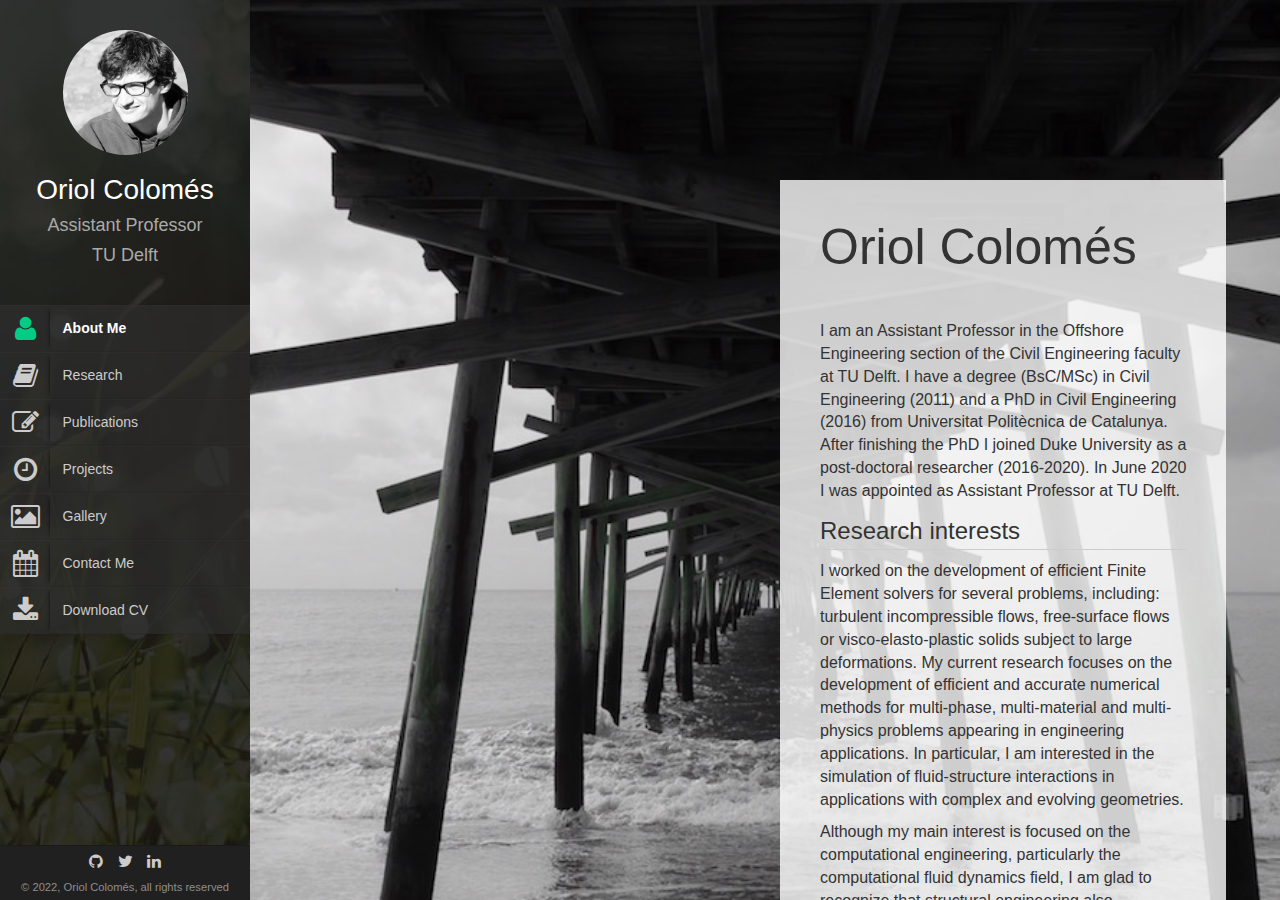
==== commit f23eee11: "Updated content" ====
--- a/web/index.html
+++ b/web/index.html
@@ -123,7 +123,7 @@
                 <li><a href="https://www.linkedin.com/in/oriolcolomes"><i class="fa fa-linkedin"></i></a></li>
               </ul>
             </div>
-            <div id="copyright">&copy 2020, Oriol Colom&eacutes, all rights reserved</div>            
+            <div id="copyright">&copy 2022, Oriol Colom&eacutes, all rights reserved</div>            
           </div>
           <!-- /Sidebar footer -->
         </div>
@@ -142,9 +142,14 @@
                 <div class="col-sm-6 col-sm-offset-6 col-md-7 col-md-offset-6">
                   <div class="white">
                     <h3 class="title">Oriol Colom&eacutes</h3>
-                    <p>I am an Assistant Professor in the Offshore Engineering section of the Civil Engineering faculty at TU Delft. I am also in charge of the Introduction to Computational Dynamics of Offshore Structures course from the Master in Offshore and Dredging Engineering. I have a degree (BsC/MSc) in Civil Engineering (2011) and a PhD in Civil Engineering (2016) from Universitat Politècnica de Catalunya. After finishing the PhD I joined Duke University as a post-doctoral researcher (2016-2020). In June 2020 I was appointed as Assistant Professor at TU Delft.</p>
+                    <p>I am an Assistant Professor in the Offshore Engineering section of the Civil Engineering faculty at TU Delft. I have a degree (BsC/MSc) in Civil Engineering (2011) and a PhD in Civil Engineering (2016) from Universitat Politècnica de Catalunya. After finishing the PhD I joined Duke University as a post-doctoral researcher (2016-2020). In June 2020 I was appointed as Assistant Professor at TU Delft.</p>
+                    <h3 class="subtitle">Research interests</h3>
                     <p>I worked on the development of efficient Finite Element solvers for several problems, including: turbulent incompressible flows, free-surface flows or visco-elasto-plastic solids subject to large deformations. My current research focuses on the development of efficient and accurate numerical methods for multi-phase, multi-material and multi-physics problems appearing in engineering applications. In particular, I am interested in the simulation of fluid-structure interactions in applications with complex and evolving geometries.</p>   
                     <p>Although my main interest is focused on the computational engineering, particularly the computational fluid dynamics field, I am glad to recognize that structural engineering also fascinates me.</p>
+                    <p>More details the <a href="research.html">Research</a> section.</p>
+                    <h3 class="subtitle">Recent projects</h3>
+                    
+                    
                   </div>
                 </div>  
               </div>
